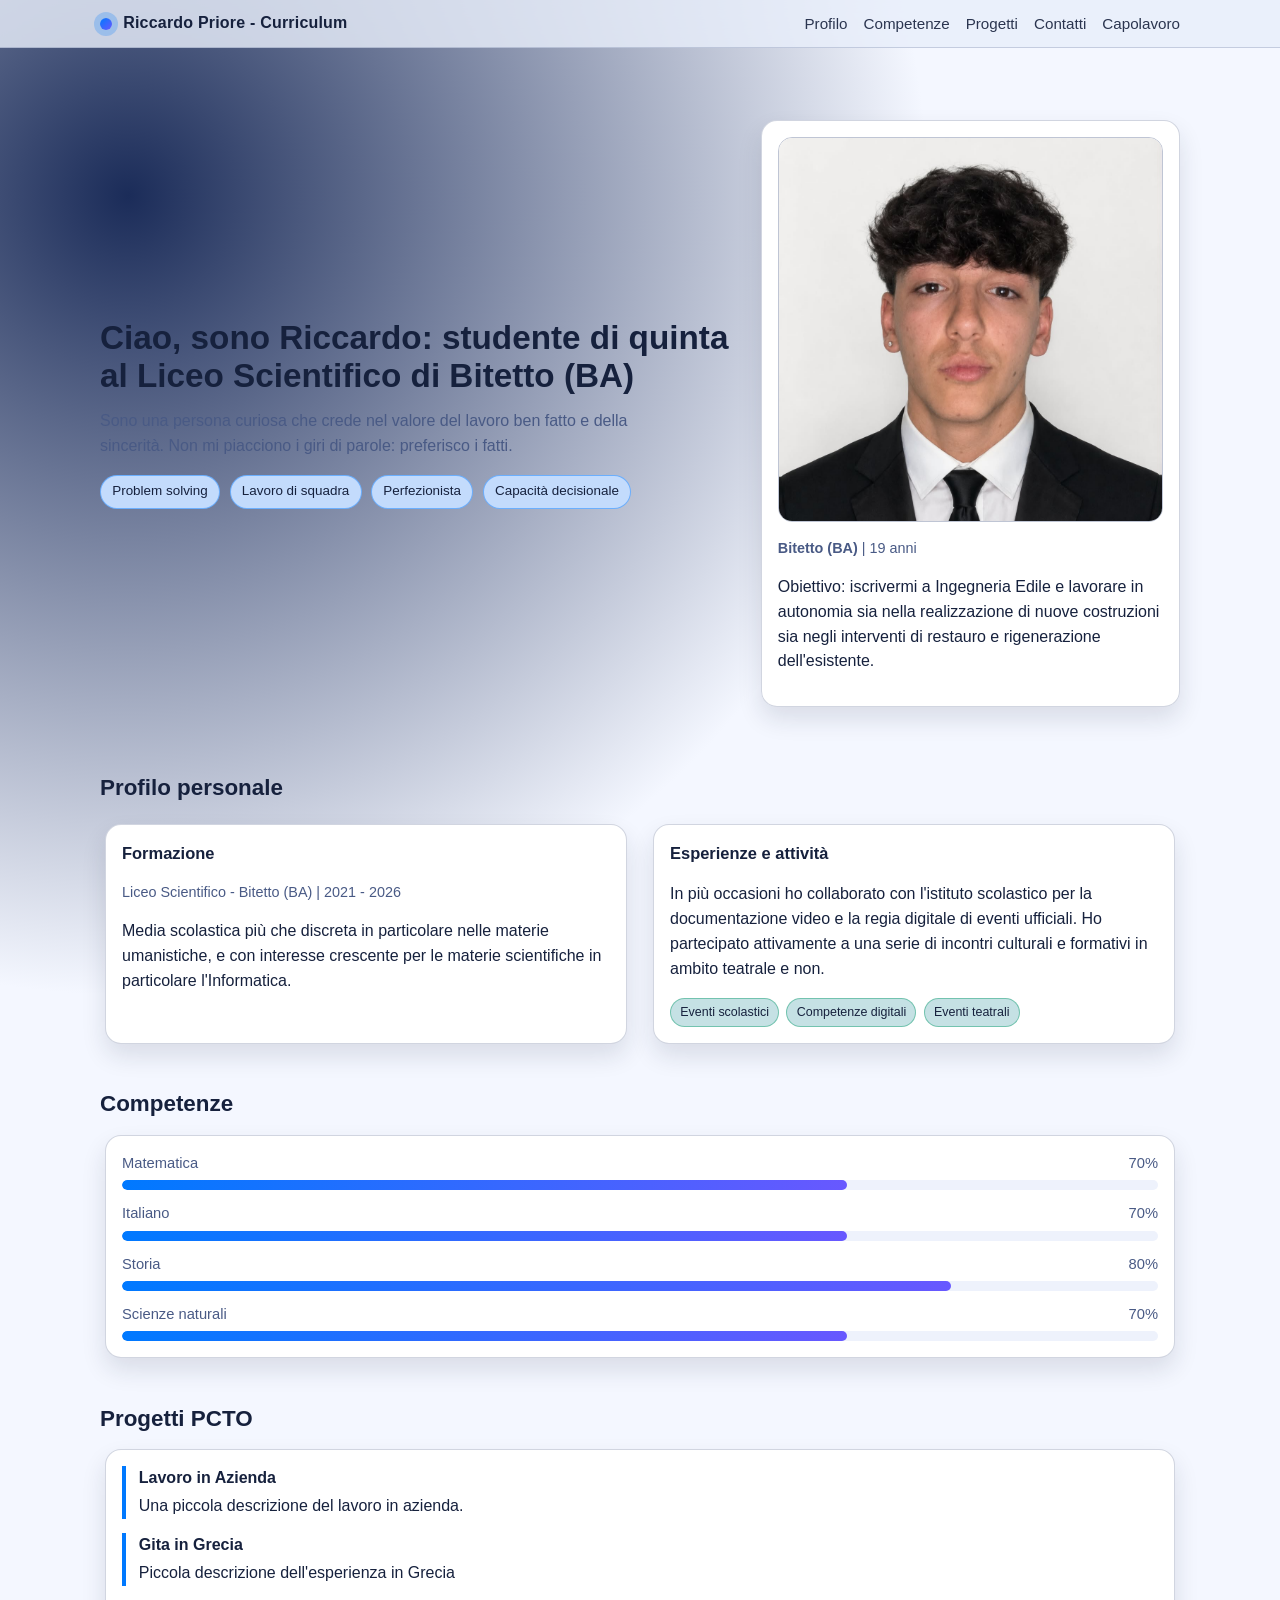
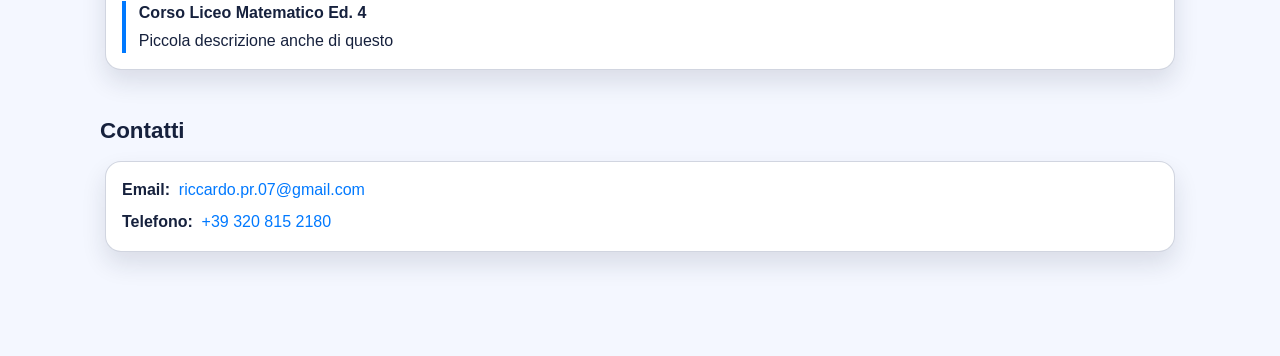
==== index.html @ c69ea200 "first commit" ====
<!doctype html>
<html lang="it" data-theme="light">
<head>
    <meta charset="UTF-8"/>
    <meta name="viewport" content="width=device-width, initial-scale=1.0"/>
    <meta name="description" content="Curriculum creativo di uno studente del liceo scientifico di Bitetto (BA)."/>
    <title>Curriculum | Riccardo Priore</title>
    <link rel="stylesheet" href="styles/index.css"/>
</head>
<body>
<header class="topbar" aria-label="Navigazione principale">
    <div class="container topbar-inner">
        <div class="brand">
            <span class="dot" aria-hidden="true"></span>
            <span>Riccardo Priore - Curriculum</span>
        </div>
        <nav class="nav" aria-label="Sezioni curriculum">
            <a href="#profilo">Profilo</a>
            <a href="#competenze">Competenze</a>
            <a href="#progetti">Progetti</a>
            <a href="#contatti">Contatti</a>
<a href="capolavoro.html">Capolavoro</a>

        </nav>
    </div>
</header>

<main class="container">

    <section class="hero reveal" id="hero">
        <div>
            <h1>Ciao, sono Riccardo: studente di quinta al Liceo Scientifico di Bitetto (BA)</h1>
            <p class="subtitle">
                Sono una persona curiosa che crede nel valore del lavoro ben fatto e della sincerità. Non mi piacciono i giri di parole: preferisco i fatti.            </p>
            <div class="pill-row" aria-label="Parole chiave profilo">
                <span class="pill">Problem solving</span>
                <span class="pill">Lavoro di squadra</span>
                <span class="pill">Perfezionista</span>
                <span class="pill">Capacità decisionale</span>
            </div>
        </div>

        <aside class="hero-card" aria-label="Scheda rapida">
            <img class="avatar" src="immagini/fotoprofilo2.jpeg" alt="Foto profilo di Riccardo Priore" />
            <p class="meta"><strong>Bitetto (BA)</strong> | 19 anni</p>
            <p>
                Obiettivo: iscrivermi a Ingegneria Edile e lavorare in autonomia sia nella realizzazione di nuove costruzioni sia negli interventi di restauro e rigenerazione dell'esistente.
            </p>
        </aside>
    </section>

    <section id="profilo" class="reveal">
        <h2>Profilo personale</h2>
        <div class="grid-2">
            <article class="card">
                <h3>Formazione</h3>
                <p class="meta">Liceo Scientifico - Bitetto (BA) | 2021 - 2026</p>
                <p>
                    Media scolastica più che discreta in particolare nelle materie umanistiche, e con interesse crescente per le materie scientifiche in particolare l'Informatica.
                </p>
                            </article>

            <article class="card">
                <h3>Esperienze e attività</h3>
                <p>
                    In più occasioni ho collaborato con l'istituto scolastico per la documentazione video e la regia digitale di eventi ufficiali. Ho partecipato attivamente a una serie di incontri culturali e formativi in ambito teatrale e non.                 
 </p>
                <div class="highlights" aria-label="Attivita extra">
                    <span class="tag">Eventi scolastici</span>
                    <span class="tag">Competenze digitali</span>
                    <span class="tag">Eventi teatrali</span>
                </div>
            </article>
        </div>
    </section>

    <section id="competenze" class="reveal">
        <h2>Competenze</h2>
        <div class="card">
            <div class="skills">
                <div class="skill">
                    <div class="skill-label"><span>Matematica</span><span>70%</span></div>
                    <div class="bar"><span data-level="70"></span></div>
                </div>
                <div class="skill">
                    <div class="skill-label"><span>Italiano</span><span>70%</span></div>
                    <div class="bar"><span data-level="70"></span></div>
                </div>
                <div class="skill">
                    <div class="skill-label"><span>Storia</span><span>80%</span></div>
                    <div class="bar"><span data-level="80"></span></div>
                </div>
                <div class="skill">
                    <div class="skill-label"><span>Scienze naturali</span><span>70%</span></div>
                    <div class="bar"><span data-level="70"></span></div>
                </div>
            </div>
        </div>
    </section>

    <section id="progetti" class="reveal">
        <h2>Progetti PCTO</h2>
        <article class="card project-list">
            <div class="project">
                <strong><a class="project-title-link" href="lavoroAzienda.html" aria-label="Apri progetto Lavoro in Azienda">Lavoro in Azienda</a></strong>
                Una piccola descrizione del lavoro in azienda.
            </div>
            <div class="project">
                <strong><a class="project-title-link" href="gitaInGrecia.html" aria-label="Apri progetto Gita in Grecia">Gita in Grecia</a></strong>
                Piccola descrizione dell'esperienza in Grecia
            </div>
            <div class="project">
                <strong><a class="project-title-link" href="LiceoMatematico.html" aria-label="Apri progetto Corso Liceo Matematico">Corso Liceo Matematico Ed. 4</a></strong>
                Piccola descrizione anche di questo
            </div>
        </article>
    </section>

    <section id="contatti" class="reveal">
        <h2>Contatti</h2>
        <div class="card">
            <ul class="contact-list">
                <li><strong>Email:</strong> <a href="mailto:riccardo.pr.07@gmail.com">riccardo.pr.07@gmail.com</a>
                </li>
                <li><strong>Telefono:</strong> <a href="tel:+393208152180">+39 320 815 2180</a></li>
            </ul>
        </div>
    </section>
</main>

<footer>
</footer>

<script src="scripts/index.js"></script>
</body>
</html>
---- styles/index.css ----
:root {
    --bg: #0b1020;
    --bg-soft: #121a33;
    --card: #182447;
    --text: #e8ecf8;
    --muted: #a9b5d1;
    --accent: #65d6ff;
    --accent-2: #8a7dff;
    --ok: #6ee7b7;
    --shadow: 0 12px 30px rgba(0, 0, 0, 0.28);
    --radius: 16px;
}

[data-theme="light"] {
    --bg: #f4f7ff;
    --bg-soft: #e8eefb;
    --card: #ffffff;
    --text: #16213d;
    --muted: #495a85;
    --accent: #0079ff;
    --accent-2: #6858ff;
    --ok: #0f9e6e;
    --shadow: 0 12px 24px rgba(22, 33, 61, 0.12);
}

* {
    box-sizing: border-box;
}

html,
body {
    margin: 0;
    padding: 0;
    font-family: Inter, Segoe UI, Roboto, Arial, sans-serif;
    background: radial-gradient(circle at 10% 10%, #1b2c59 0%, var(--bg) 38%), var(--bg);
    color: var(--text);
    scroll-behavior: smooth;
}

body {
    line-height: 1.55;
}

a {
    color: var(--accent);
    text-decoration: none;
}

a:hover {
    text-decoration: underline;
}

.container {
    width: min(1080px, 92vw);
    margin: 0 auto;
}

.topbar {
    position: sticky;
    top: 0;
    z-index: 20;
    backdrop-filter: blur(10px);
    background: color-mix(in srgb, var(--bg-soft) 82%, transparent);
    border-bottom: 1px solid color-mix(in srgb, var(--muted) 24%, transparent);
}

.topbar-inner {
    display: flex;
    justify-content: space-between;
    align-items: center;
    padding: 0.7rem 0;
    gap: 1rem;
}

.brand {
    display: flex;
    align-items: center;
    gap: 0.7rem;
    font-weight: 700;
    letter-spacing: 0.2px;
}

.dot {
    width: 12px;
    height: 12px;
    border-radius: 50%;
    background: linear-gradient(135deg, var(--accent), var(--accent-2));
    box-shadow: 0 0 0 6px color-mix(in srgb, var(--accent) 24%, transparent);
}

.nav {
    display: flex;
    gap: 1rem;
    flex-wrap: wrap;
    justify-content: flex-end;
}

.nav a {
    color: var(--text);
    opacity: 0.9;
    font-size: 0.95rem;
}

.theme-toggle {
    border: 1px solid color-mix(in srgb, var(--muted) 36%, transparent);
    background: var(--card);
    color: var(--text);
    border-radius: 999px;
    padding: 0.45rem 0.8rem;
    cursor: pointer;
    font-weight: 600;
    transition: transform 0.2s ease;
}

.theme-toggle:hover {
    transform: translateY(-1px);
}

.hero {
    padding: 4.5rem 0 2.8rem;
    display: grid;
    gap: 2rem;
    grid-template-columns: 1.2fr 0.8fr;
    align-items: center;
}

.hero h1 {
    margin: 0;
    font-size: clamp(1.8rem, 2.6vw, 3rem);
    line-height: 1.15;
}

.subtitle {
    margin-top: 0.85rem;
    color: var(--muted);
    max-width: 64ch;
}

.pill-row {
    margin-top: 1rem;
    display: flex;
    flex-wrap: wrap;
    gap: 0.6rem;
}

.pill {
    font-size: 0.84rem;
    background: color-mix(in srgb, var(--accent) 16%, var(--bg-soft));
    border: 1px solid color-mix(in srgb, var(--accent) 45%, transparent);
    color: var(--text);
    padding: 0.35rem 0.7rem;
    border-radius: 999px;
}

.hero-card {
    background: linear-gradient(150deg, color-mix(in srgb, var(--card) 90%, #ffffff 10%), var(--card));
    border: 1px solid color-mix(in srgb, var(--muted) 25%, transparent);
    border-radius: var(--radius);
    padding: 1rem;
    box-shadow: var(--shadow);
}

.avatar {
    aspect-ratio: 1/1;
    border-radius: 14px;
    width: 100%;
    display: block;
    object-fit: cover;
    border: 1px solid color-mix(in srgb, var(--muted) 35%, transparent);
}

section {
    padding: 1.2rem 0;
}

h2 {
    margin: 0 0 0.8rem;
    font-size: 1.4rem;
}

.grid-2 {
    display: grid;
    grid-template-columns: 1fr 1fr;
    gap: 1rem;
}

.card {
    margin: 5px;
    background: var(--card);
    border: 1px solid color-mix(in srgb, var(--muted) 25%, transparent);
    border-radius: var(--radius);
    padding: 1rem;
    box-shadow: var(--shadow);
}

.card h3 {
    margin-top: 0;
    margin-bottom: 0.55rem;
    font-size: 1.03rem;
}

.meta {
    color: var(--muted);
    font-size: 0.9rem;
    margin-bottom: 0.55rem;
}

.skills {
    display: grid;
    gap: 0.75rem;
}

.skill {
    display: grid;
    gap: 0.35rem;
}

.skill-label {
    display: flex;
    justify-content: space-between;
    font-size: 0.92rem;
    color: var(--muted);
}

.bar {
    width: 100%;
    height: 10px;
    border-radius: 999px;
    background: color-mix(in srgb, var(--bg-soft) 75%, #ffffff 25%);
    overflow: hidden;
}

.bar > span {
    display: block;
    width: 0;
    height: 100%;
    border-radius: inherit;
    background: linear-gradient(90deg, var(--accent), var(--accent-2));
    transition: width 1.2s cubic-bezier(0.2, 0.75, 0.2, 1);
}

.project-list {
    display: grid;
    gap: 0.9rem;
}

.project {
    border-left: 4px solid var(--accent);
    padding-left: 0.8rem;
}

.project strong {
    display: block;
    margin-bottom: 0.2rem;
}

.project-title-link {
    color: var(--text);
    text-decoration: none;
    transition: color 0.2s ease;
}

.project-title-link:hover {
    color: var(--accent);
    text-decoration: underline;
}

.highlights {
    display: flex;
    flex-wrap: wrap;
    gap: 0.45rem;
    margin-top: 0.7rem;
}

.tag {
    background: color-mix(in srgb, var(--ok) 16%, var(--bg-soft));
    color: var(--text);
    border: 1px solid color-mix(in srgb, var(--ok) 45%, transparent);
    padding: 0.25rem 0.58rem;
    border-radius: 999px;
    font-size: 0.78rem;
}

.contact-list {
    display: grid;
    gap: 0.45rem;
    margin: 0;
    padding: 0;
    list-style: none;
}

.contact-list li {
    display: flex;
    gap: 0.55rem;
    align-items: center;
}

footer {
    margin-top: 2rem;
    padding: 1rem 0 2rem;
    color: var(--muted);
    text-align: center;
    font-size: 0.9rem;
}

.reveal {
    opacity: 0;
    transform: translateY(20px);
    transition: opacity 0.55s ease, transform 0.55s ease;
}

.reveal.show {
    opacity: 1;
    transform: translateY(0);
}

:focus-visible {
    outline: 2px solid var(--accent);
    outline-offset: 2px;
    border-radius: 6px;
}

@media (max-width: 900px) {
    .hero {
        grid-template-columns: 1fr;
    }

    .grid-2 {
        grid-template-columns: 1fr;
    }

    .topbar-inner {
        align-items: flex-start;
        flex-direction: column;
    }
}
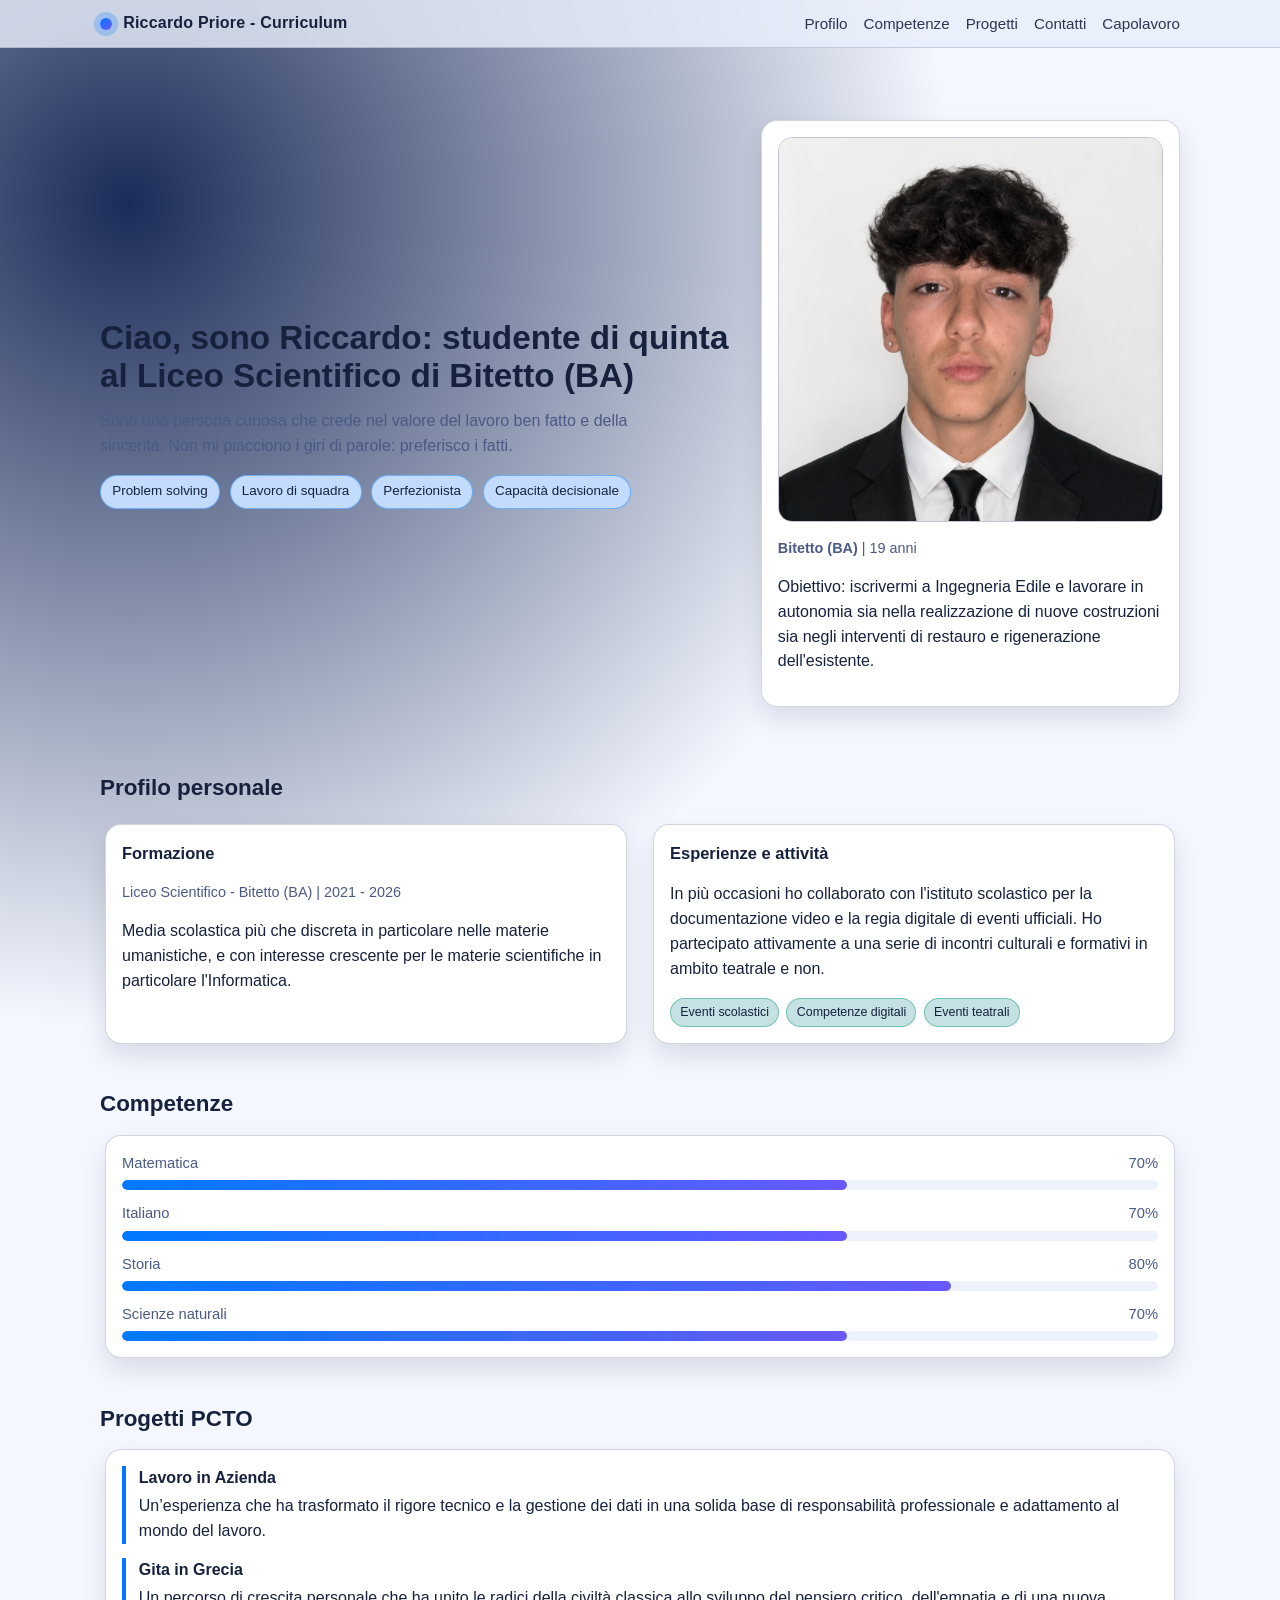
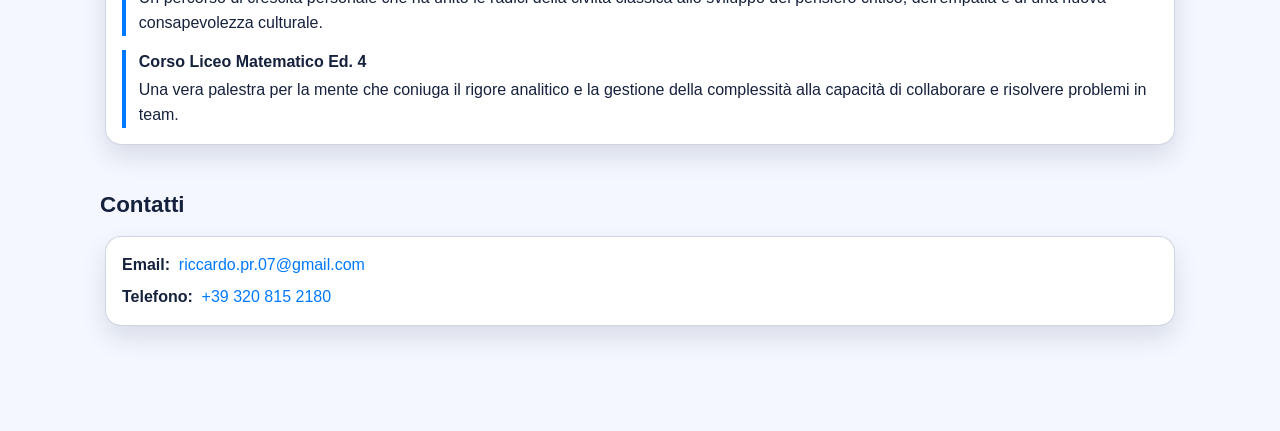
==== commit e951ffc3: "first commit2" ====
--- a/index.html
+++ b/index.html
@@ -103,15 +103,15 @@
         <article class="card project-list">
             <div class="project">
                 <strong><a class="project-title-link" href="lavoroAzienda.html" aria-label="Apri progetto Lavoro in Azienda">Lavoro in Azienda</a></strong>
-                Una piccola descrizione del lavoro in azienda.
+                Un’esperienza che ha trasformato il rigore tecnico e la gestione dei dati in una solida base di responsabilità professionale e adattamento al mondo del lavoro.
             </div>
             <div class="project">
                 <strong><a class="project-title-link" href="gitaInGrecia.html" aria-label="Apri progetto Gita in Grecia">Gita in Grecia</a></strong>
-                Piccola descrizione dell'esperienza in Grecia
+                Un percorso di crescita personale che ha unito le radici della civiltà classica allo sviluppo del pensiero critico, dell'empatia e di una nuova consapevolezza culturale.
             </div>
             <div class="project">
                 <strong><a class="project-title-link" href="LiceoMatematico.html" aria-label="Apri progetto Corso Liceo Matematico">Corso Liceo Matematico Ed. 4</a></strong>
-                Piccola descrizione anche di questo
+                Una vera palestra per la mente che coniuga il rigore analitico e la gestione della complessità alla capacità di collaborare e risolvere problemi in team.
             </div>
         </article>
     </section>
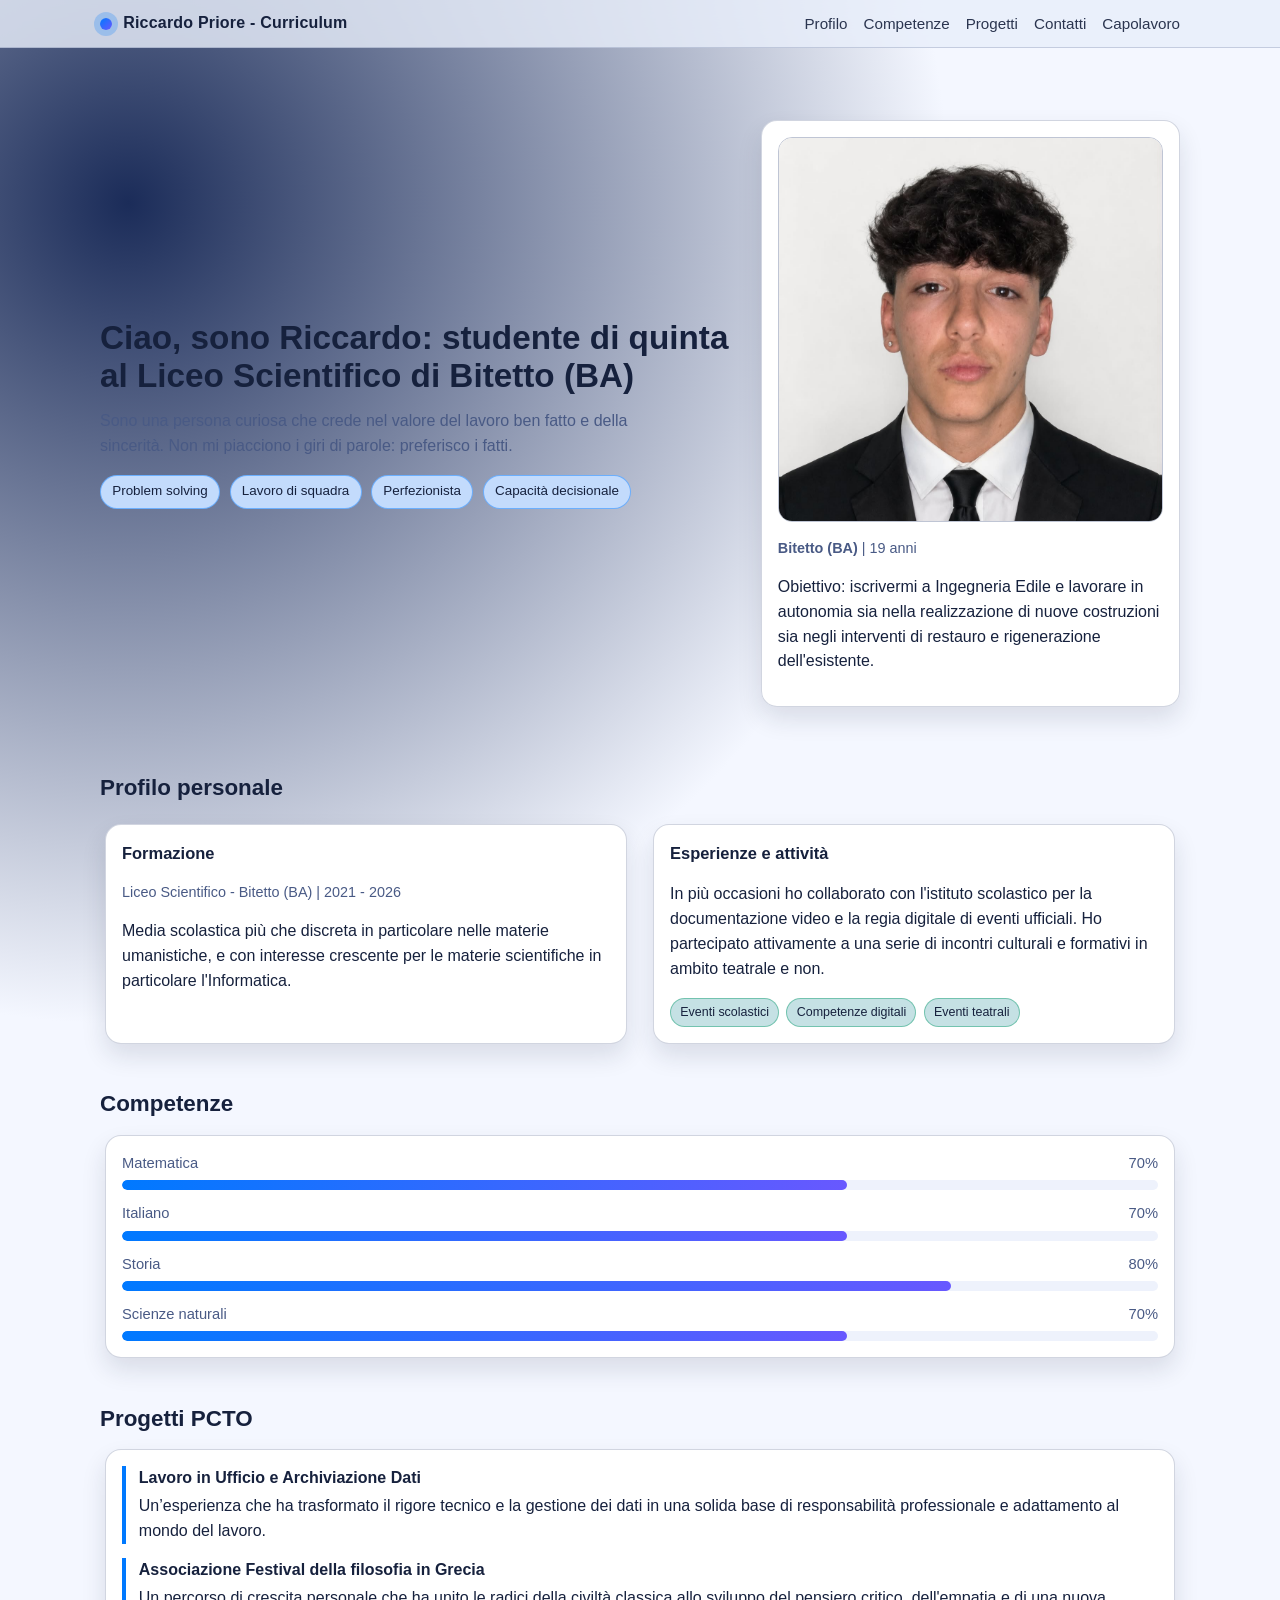
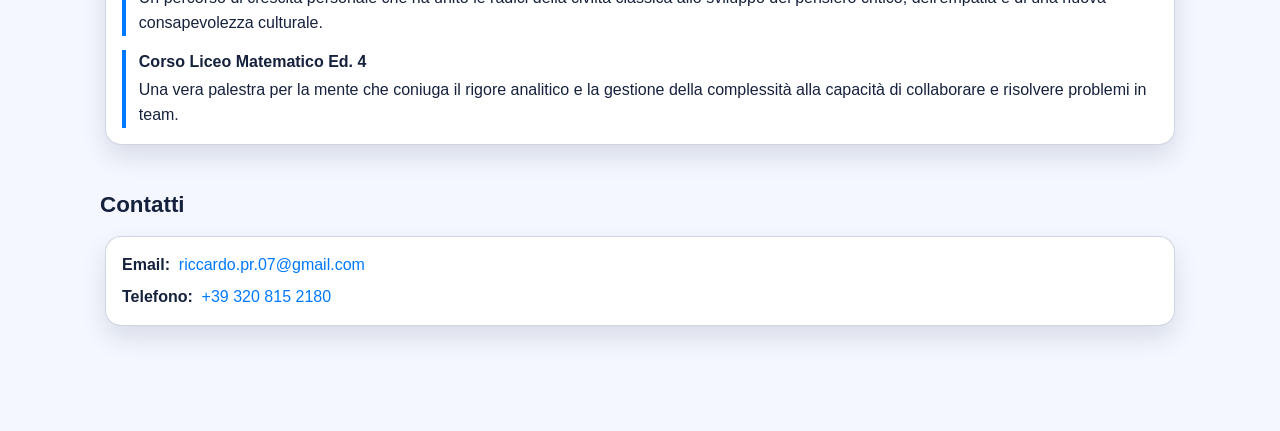
==== commit 92b16c3f: "abc" ====
--- a/index.html
+++ b/index.html
@@ -102,11 +102,11 @@
         <h2>Progetti PCTO</h2>
         <article class="card project-list">
             <div class="project">
-                <strong><a class="project-title-link" href="lavoroAzienda.html" aria-label="Apri progetto Lavoro in Azienda">Lavoro in Azienda</a></strong>
+                <strong><a class="project-title-link" href="lavoroAzienda.html" aria-label="Apri progetto Lavoro in Ufficio e Archiviazione Dati">Lavoro in Ufficio e Archiviazione Dati</a></strong>
                 Un’esperienza che ha trasformato il rigore tecnico e la gestione dei dati in una solida base di responsabilità professionale e adattamento al mondo del lavoro.
             </div>
             <div class="project">
-                <strong><a class="project-title-link" href="gitaInGrecia.html" aria-label="Apri progetto Gita in Grecia">Gita in Grecia</a></strong>
+                <strong><a class="project-title-link" href="gitaInGrecia.html" aria-label="Apri progetto Associazione Festival della filosofia in Grecia">Associazione Festival della filosofia in Grecia</a></strong>
                 Un percorso di crescita personale che ha unito le radici della civiltà classica allo sviluppo del pensiero critico, dell'empatia e di una nuova consapevolezza culturale.
             </div>
             <div class="project">
